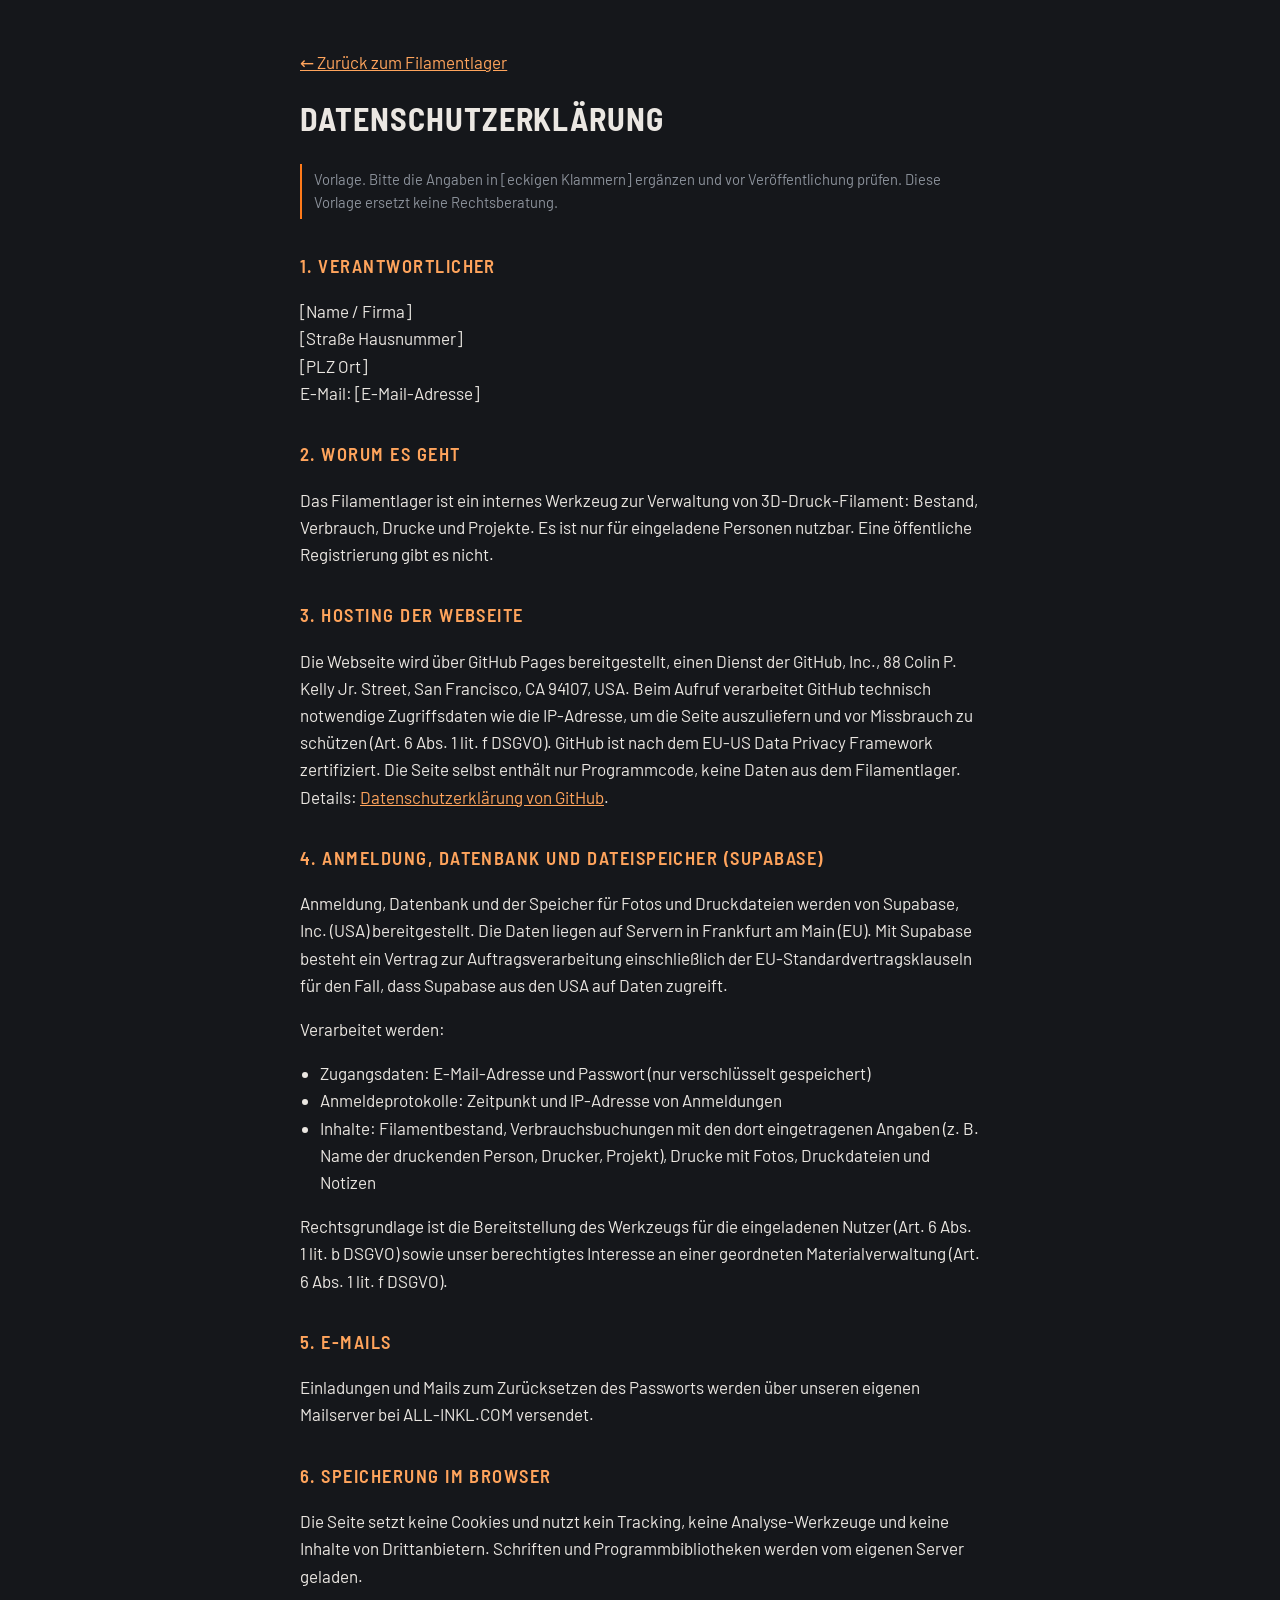
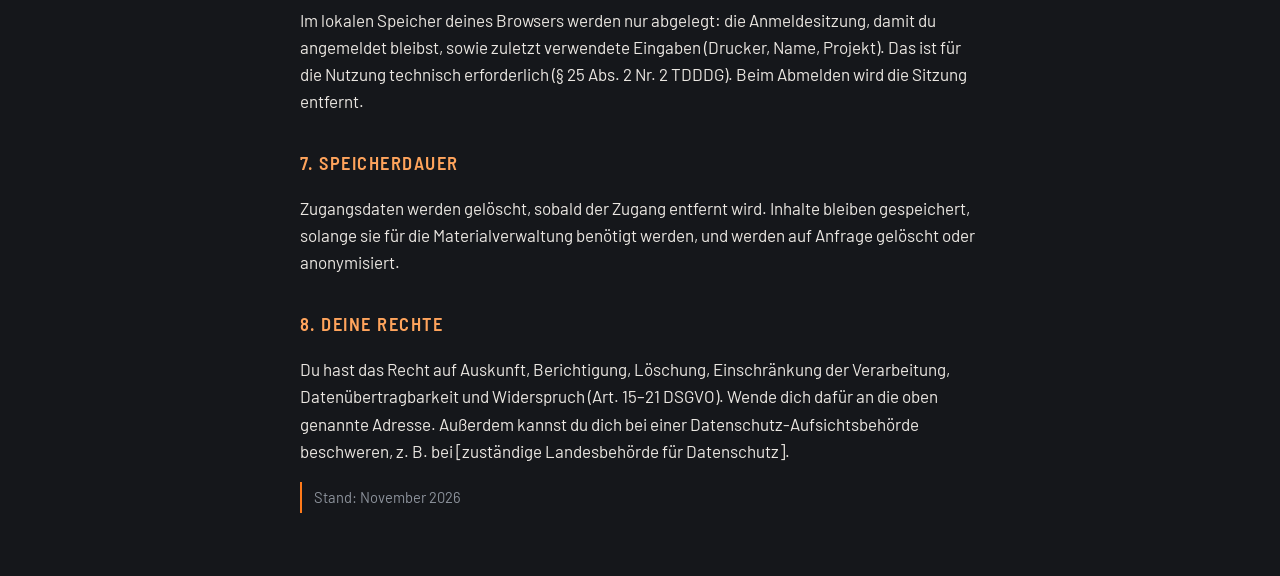
==== docs/datenschutz.html @ 9f12c632 "Add files via upload" ====
<!doctype html>
<html lang="de">
<head>
<meta charset="utf-8">
<meta name="viewport" content="width=device-width,initial-scale=1">
<meta name="robots" content="noindex,nofollow">
<meta http-equiv="Content-Security-Policy" content="default-src 'self'; script-src 'self' 'unsafe-inline'; style-src 'self' 'unsafe-inline'; img-src 'self' data: blob:; font-src 'self'; connect-src 'self' https://bmnfjxduafpckcvmqodd.supabase.co wss://bmnfjxduafpckcvmqodd.supabase.co; base-uri 'self'; form-action 'self'; object-src 'none'">
<title>Datenschutz · Filamentlager</title>
<link rel="stylesheet" href="fonts/fonts.css">
<link rel="stylesheet" href="recht.css">
</head>
<body>
<main>
  <p><a href="./">← Zurück zum Filamentlager</a></p>
  <h1>Datenschutzerklärung</h1>
  <p class="note">Vorlage. Bitte die Angaben in [eckigen Klammern] ergänzen und vor Veröffentlichung prüfen. Diese Vorlage ersetzt keine Rechtsberatung.</p>

  <h2>1. Verantwortlicher</h2>
  <p>[Name / Firma]<br>[Straße Hausnummer]<br>[PLZ Ort]<br>E-Mail: [E-Mail-Adresse]</p>

  <h2>2. Worum es geht</h2>
  <p>Das Filamentlager ist ein internes Werkzeug zur Verwaltung von 3D-Druck-Filament: Bestand, Verbrauch, Drucke und Projekte. Es ist nur für eingeladene Personen nutzbar. Eine öffentliche Registrierung gibt es nicht.</p>

  <h2>3. Hosting der Webseite</h2>
  <p>Die Webseite wird über GitHub Pages bereitgestellt, einen Dienst der GitHub, Inc., 88 Colin P. Kelly Jr. Street, San Francisco, CA 94107, USA. Beim Aufruf verarbeitet GitHub technisch notwendige Zugriffsdaten wie die IP-Adresse, um die Seite auszuliefern und vor Missbrauch zu schützen (Art. 6 Abs. 1 lit. f DSGVO). GitHub ist nach dem EU-US Data Privacy Framework zertifiziert. Die Seite selbst enthält nur Programmcode, keine Daten aus dem Filamentlager. Details: <a href="https://docs.github.com/de/site-policy/privacy-policies/github-general-privacy-statement">Datenschutzerklärung von GitHub</a>.</p>

  <h2>4. Anmeldung, Datenbank und Dateispeicher (Supabase)</h2>
  <p>Anmeldung, Datenbank und der Speicher für Fotos und Druckdateien werden von Supabase, Inc. (USA) bereitgestellt. Die Daten liegen auf Servern in Frankfurt am Main (EU). Mit Supabase besteht ein Vertrag zur Auftragsverarbeitung einschließlich der EU-Standardvertragsklauseln für den Fall, dass Supabase aus den USA auf Daten zugreift.</p>
  <p>Verarbeitet werden:</p>
  <ul>
    <li>Zugangsdaten: E-Mail-Adresse und Passwort (nur verschlüsselt gespeichert)</li>
    <li>Anmeldeprotokolle: Zeitpunkt und IP-Adresse von Anmeldungen</li>
    <li>Inhalte: Filamentbestand, Verbrauchsbuchungen mit den dort eingetragenen Angaben (z. B. Name der druckenden Person, Drucker, Projekt), Drucke mit Fotos, Druckdateien und Notizen</li>
  </ul>
  <p>Rechtsgrundlage ist die Bereitstellung des Werkzeugs für die eingeladenen Nutzer (Art. 6 Abs. 1 lit. b DSGVO) sowie unser berechtigtes Interesse an einer geordneten Materialverwaltung (Art. 6 Abs. 1 lit. f DSGVO).</p>

  <h2>5. E-Mails</h2>
  <p>Einladungen und Mails zum Zurücksetzen des Passworts werden über unseren eigenen Mailserver bei ALL-INKL.COM versendet.</p>

  <h2>6. Speicherung im Browser</h2>
  <p>Die Seite setzt keine Cookies und nutzt kein Tracking, keine Analyse-Werkzeuge und keine Inhalte von Drittanbietern. Schriften und Programmbibliotheken werden vom eigenen Server geladen.</p>
  <p>Im lokalen Speicher deines Browsers werden nur abgelegt: die Anmeldesitzung, damit du angemeldet bleibst, sowie zuletzt verwendete Eingaben (Drucker, Name, Projekt). Das ist für die Nutzung technisch erforderlich (§ 25 Abs. 2 Nr. 2 TDDDG). Beim Abmelden wird die Sitzung entfernt.</p>

  <h2>7. Speicherdauer</h2>
  <p>Zugangsdaten werden gelöscht, sobald der Zugang entfernt wird. Inhalte bleiben gespeichert, solange sie für die Materialverwaltung benötigt werden, und werden auf Anfrage gelöscht oder anonymisiert.</p>

  <h2>8. Deine Rechte</h2>
  <p>Du hast das Recht auf Auskunft, Berichtigung, Löschung, Einschränkung der Verarbeitung, Datenübertragbarkeit und Widerspruch (Art. 15–21 DSGVO). Wende dich dafür an die oben genannte Adresse. Außerdem kannst du dich bei einer Datenschutz-Aufsichtsbehörde beschweren, z. B. bei [zuständige Landesbehörde für Datenschutz].</p>

  <p class="note">Stand: November 2026</p>
</main>
</body>
</html>
---- docs/fonts/fonts.css ----
/* Schriften lokal eingebunden, kein Abruf bei Google (DSGVO). Lizenz: SIL Open Font License 1.1 */
@font-face{font-family:"Barlow";font-weight:400;font-display:swap;src:url(barlow-latin-400-normal.woff2) format("woff2")}
@font-face{font-family:"Barlow";font-weight:500;font-display:swap;src:url(barlow-latin-500-normal.woff2) format("woff2")}
@font-face{font-family:"Barlow";font-weight:600;font-display:swap;src:url(barlow-latin-600-normal.woff2) format("woff2")}
@font-face{font-family:"Barlow";font-weight:700;font-display:swap;src:url(barlow-latin-700-normal.woff2) format("woff2")}
@font-face{font-family:"Barlow Semi Condensed";font-weight:500;font-display:swap;src:url(barlow-semi-condensed-latin-500-normal.woff2) format("woff2")}
@font-face{font-family:"Barlow Semi Condensed";font-weight:600;font-display:swap;src:url(barlow-semi-condensed-latin-600-normal.woff2) format("woff2")}
@font-face{font-family:"Barlow Semi Condensed";font-weight:700;font-display:swap;src:url(barlow-semi-condensed-latin-700-normal.woff2) format("woff2")}
@font-face{font-family:"Roboto Mono";font-weight:400;font-display:swap;src:url(roboto-mono-latin-400-normal.woff2) format("woff2")}
@font-face{font-family:"Roboto Mono";font-weight:500;font-display:swap;src:url(roboto-mono-latin-500-normal.woff2) format("woff2")}
---- docs/recht.css ----
:root{color-scheme:dark;--bg:#15171b;--fg:#ebe7e2;--muted:#8c929b;--line:#323840;--accent:#ff7a1a;--accent-2:#ffa45c}
*{box-sizing:border-box}
body{margin:0;background:var(--bg);color:var(--fg);font-family:"Barlow",system-ui,sans-serif;font-size:17px;line-height:1.6;
  padding:32px max(16px,env(safe-area-inset-right,0px)) 48px max(16px,env(safe-area-inset-left,0px))}
main{max-width:68ch;margin:0 auto}
h1{font-family:"Barlow Semi Condensed",sans-serif;font-weight:700;font-size:2rem;text-transform:uppercase;letter-spacing:.03em;margin:.4em 0 .6em}
h2{font-family:"Barlow Semi Condensed",sans-serif;font-weight:600;font-size:1.15rem;text-transform:uppercase;letter-spacing:.08em;margin:1.8em 0 .4em;color:var(--accent-2)}
a{color:var(--accent-2)} a:hover{color:var(--accent)}
.note{border-left:2px solid var(--accent);padding:4px 0 4px 12px;color:var(--muted);font-size:.92rem}
ul{padding-left:1.2em}
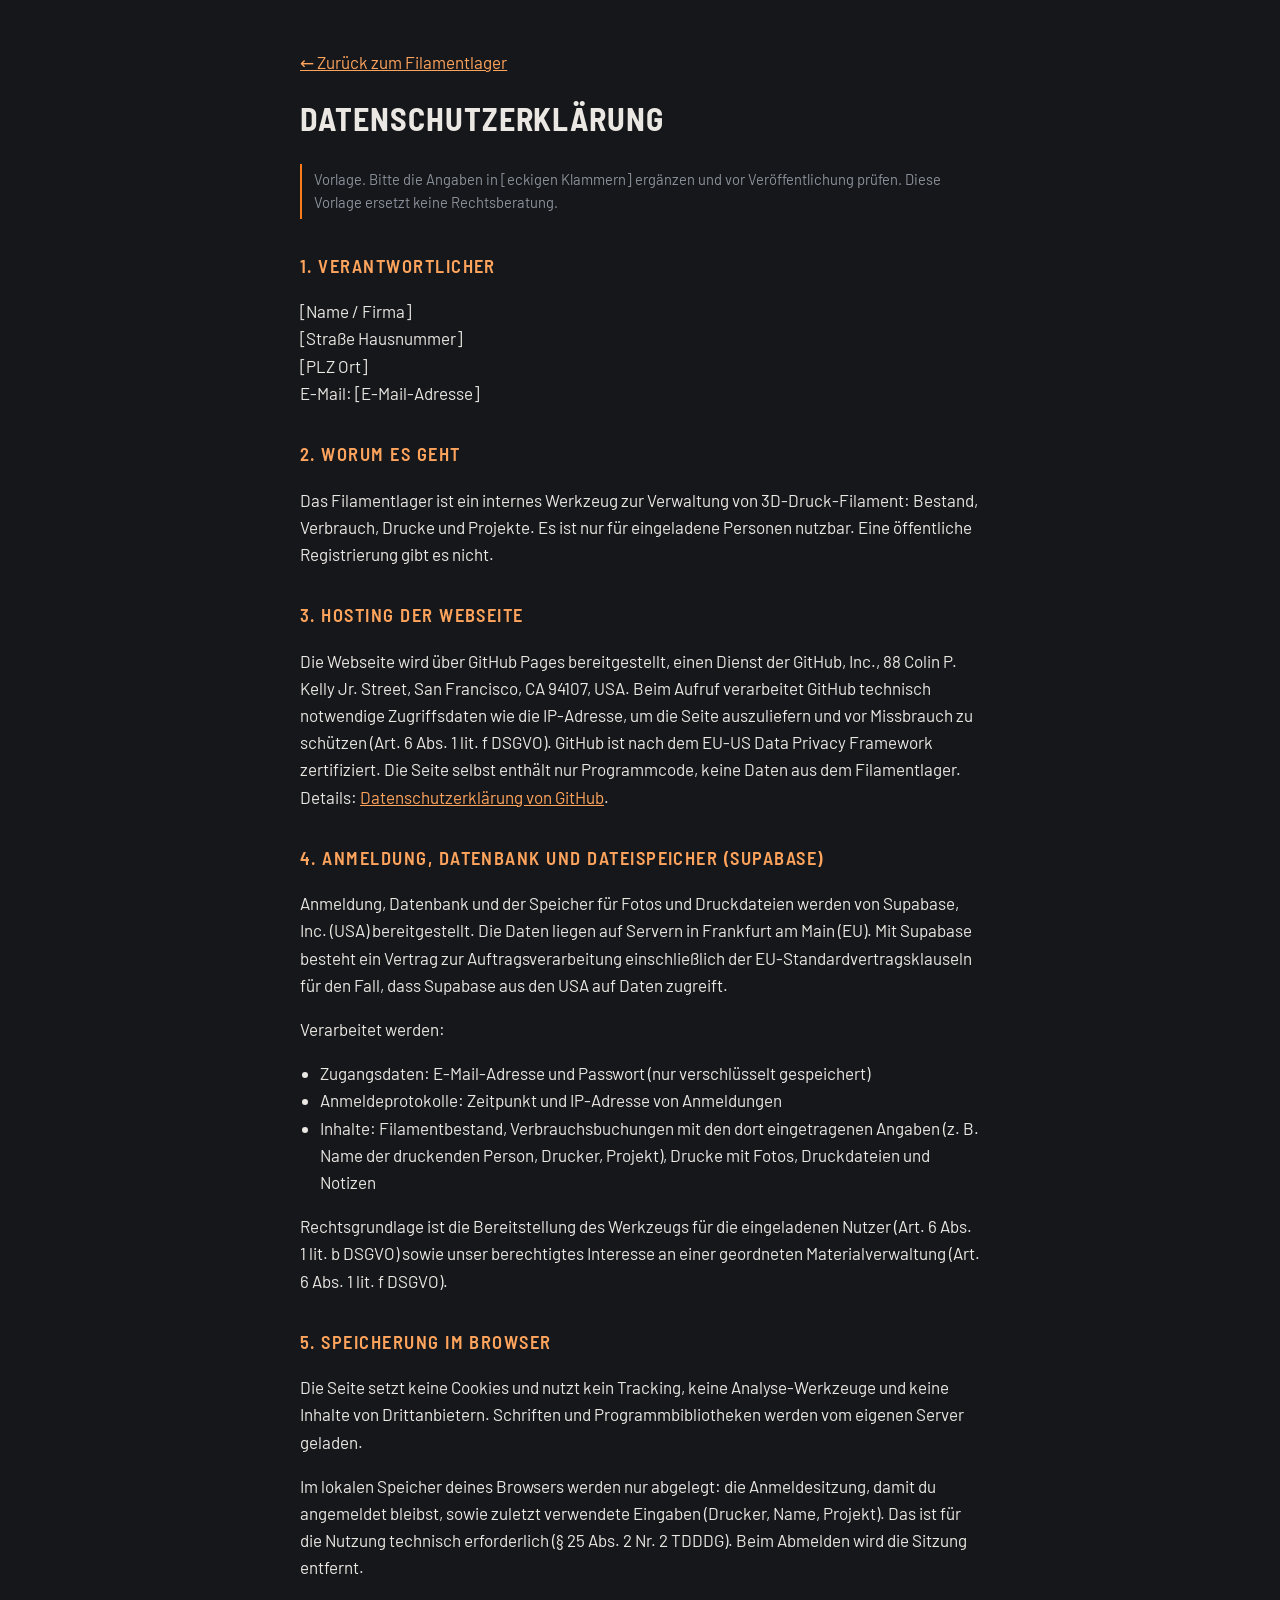
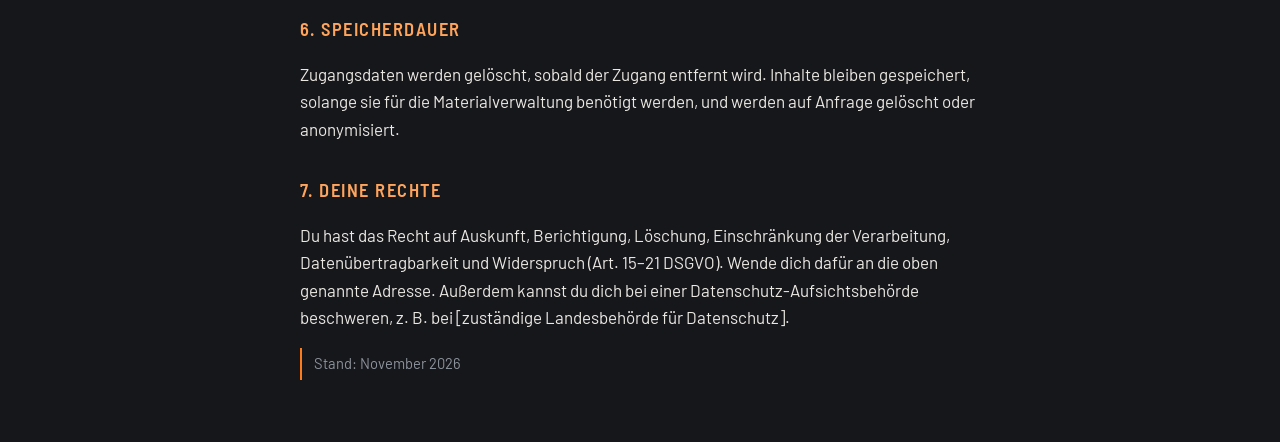
==== commit 93f5421e: "Add files via upload" ====
--- a/docs/datenschutz.html
+++ b/docs/datenschutz.html
@@ -34,17 +34,14 @@
   </ul>
   <p>Rechtsgrundlage ist die Bereitstellung des Werkzeugs für die eingeladenen Nutzer (Art. 6 Abs. 1 lit. b DSGVO) sowie unser berechtigtes Interesse an einer geordneten Materialverwaltung (Art. 6 Abs. 1 lit. f DSGVO).</p>
 
-  <h2>5. E-Mails</h2>
-  <p>Einladungen und Mails zum Zurücksetzen des Passworts werden über unseren eigenen Mailserver bei ALL-INKL.COM versendet.</p>
-
-  <h2>6. Speicherung im Browser</h2>
+  <h2>5. Speicherung im Browser</h2>
   <p>Die Seite setzt keine Cookies und nutzt kein Tracking, keine Analyse-Werkzeuge und keine Inhalte von Drittanbietern. Schriften und Programmbibliotheken werden vom eigenen Server geladen.</p>
   <p>Im lokalen Speicher deines Browsers werden nur abgelegt: die Anmeldesitzung, damit du angemeldet bleibst, sowie zuletzt verwendete Eingaben (Drucker, Name, Projekt). Das ist für die Nutzung technisch erforderlich (§ 25 Abs. 2 Nr. 2 TDDDG). Beim Abmelden wird die Sitzung entfernt.</p>
 
-  <h2>7. Speicherdauer</h2>
+  <h2>6. Speicherdauer</h2>
   <p>Zugangsdaten werden gelöscht, sobald der Zugang entfernt wird. Inhalte bleiben gespeichert, solange sie für die Materialverwaltung benötigt werden, und werden auf Anfrage gelöscht oder anonymisiert.</p>
 
-  <h2>8. Deine Rechte</h2>
+  <h2>7. Deine Rechte</h2>
   <p>Du hast das Recht auf Auskunft, Berichtigung, Löschung, Einschränkung der Verarbeitung, Datenübertragbarkeit und Widerspruch (Art. 15–21 DSGVO). Wende dich dafür an die oben genannte Adresse. Außerdem kannst du dich bei einer Datenschutz-Aufsichtsbehörde beschweren, z. B. bei [zuständige Landesbehörde für Datenschutz].</p>
 
   <p class="note">Stand: November 2026</p>
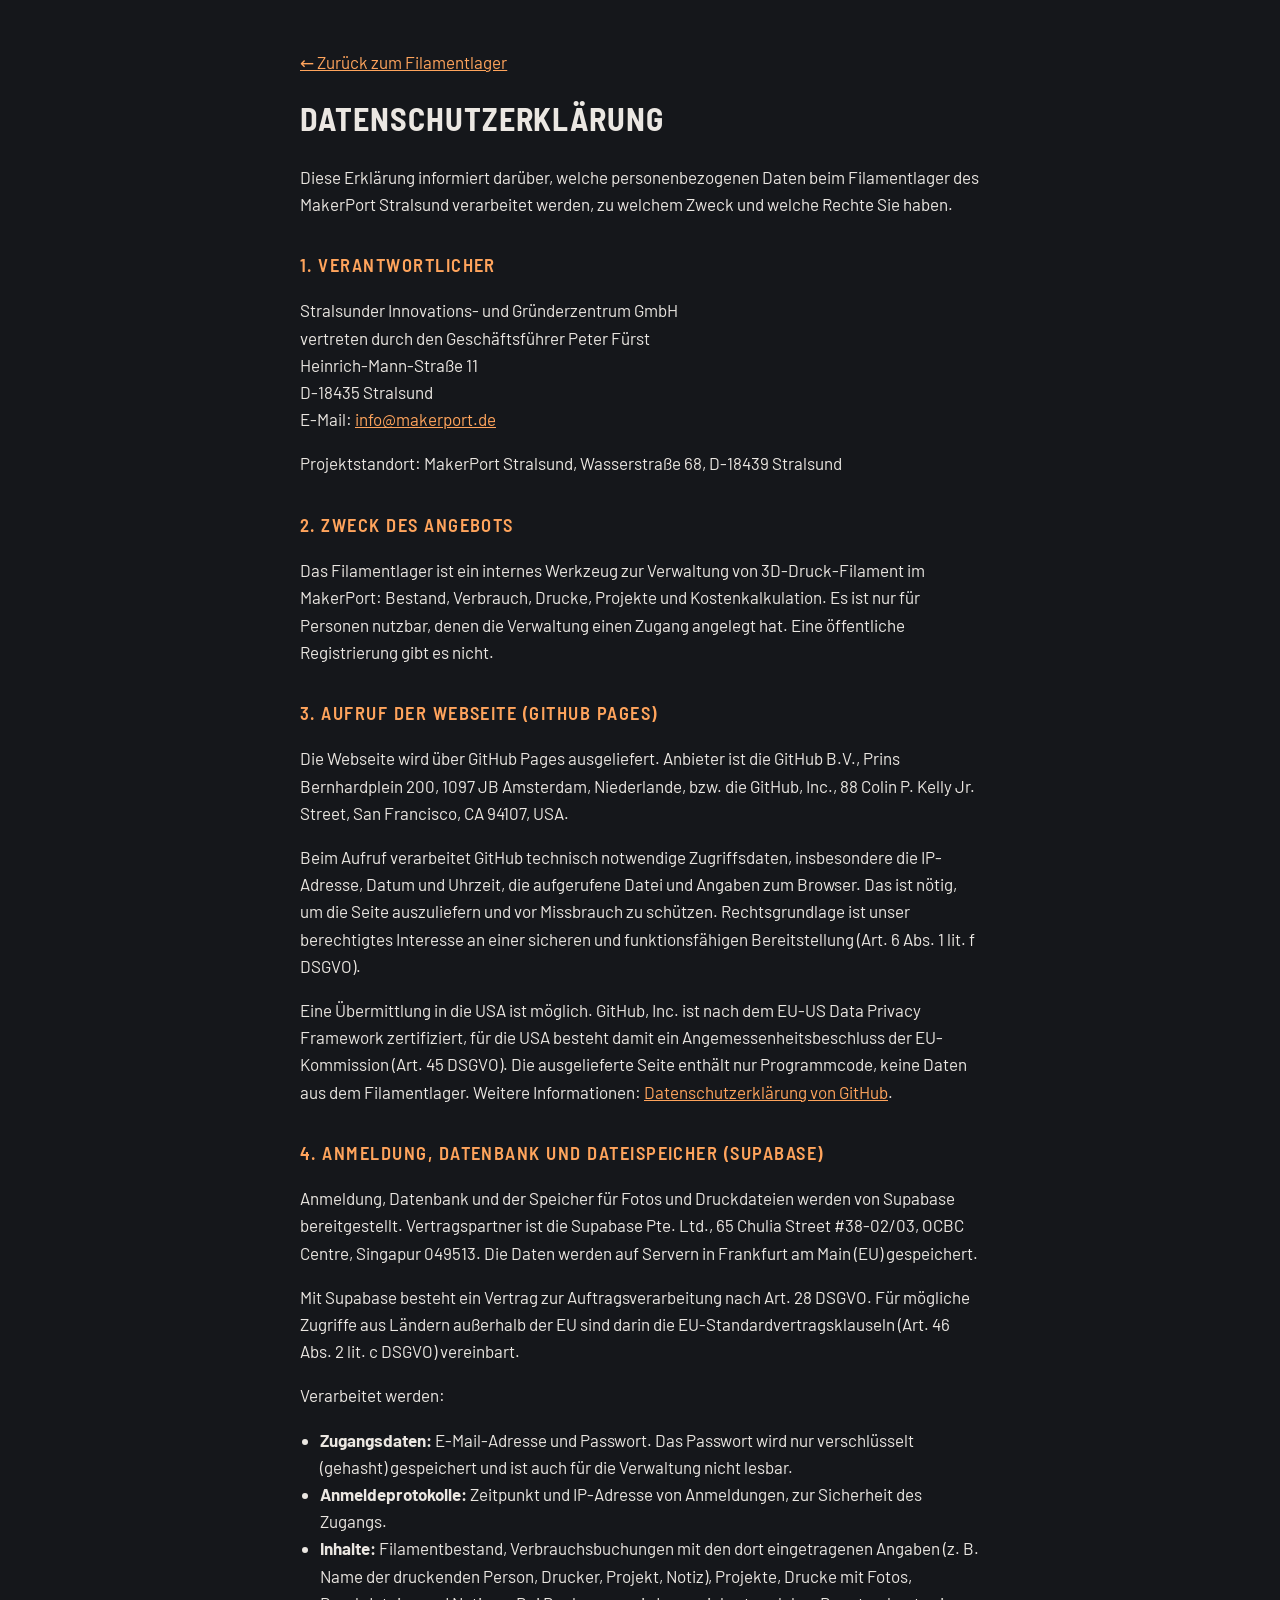
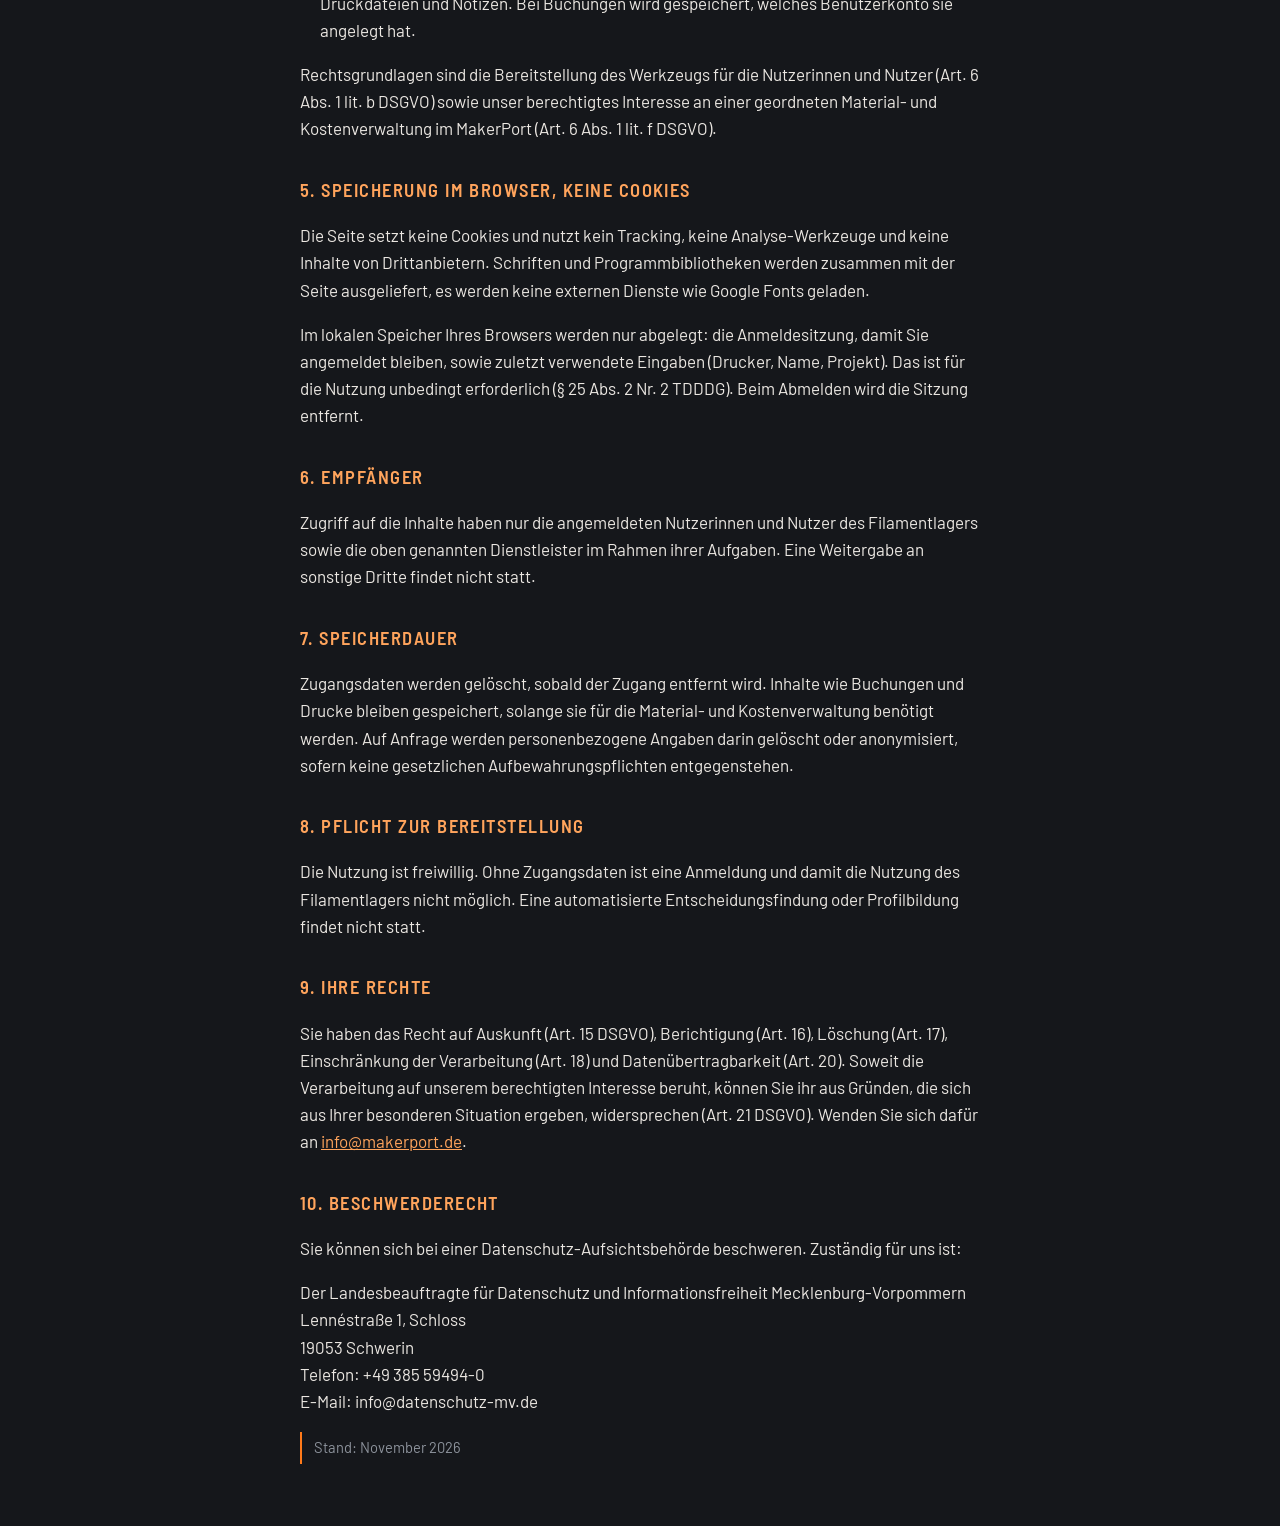
==== commit f8f828dd: "Add files via upload" ====
--- a/docs/datenschutz.html
+++ b/docs/datenschutz.html
@@ -13,36 +13,58 @@
 <main>
   <p><a href="./">← Zurück zum Filamentlager</a></p>
   <h1>Datenschutzerklärung</h1>
-  <p class="note">Vorlage. Bitte die Angaben in [eckigen Klammern] ergänzen und vor Veröffentlichung prüfen. Diese Vorlage ersetzt keine Rechtsberatung.</p>
+  <p>Diese Erklärung informiert darüber, welche personenbezogenen Daten beim Filamentlager des MakerPort Stralsund verarbeitet werden, zu welchem Zweck und welche Rechte Sie haben.</p>
 
   <h2>1. Verantwortlicher</h2>
-  <p>[Name / Firma]<br>[Straße Hausnummer]<br>[PLZ Ort]<br>E-Mail: [E-Mail-Adresse]</p>
+  <p>Stralsunder Innovations- und Gründerzentrum GmbH<br>
+  vertreten durch den Geschäftsführer Peter Fürst<br>
+  Heinrich-Mann-Straße 11<br>
+  D-18435 Stralsund<br>
+  E-Mail: <a href="mailto:info@makerport.de">info@makerport.de</a></p>
+  <p>Projektstandort: MakerPort Stralsund, Wasserstraße 68, D-18439 Stralsund</p>
 
-  <h2>2. Worum es geht</h2>
-  <p>Das Filamentlager ist ein internes Werkzeug zur Verwaltung von 3D-Druck-Filament: Bestand, Verbrauch, Drucke und Projekte. Es ist nur für eingeladene Personen nutzbar. Eine öffentliche Registrierung gibt es nicht.</p>
+  <h2>2. Zweck des Angebots</h2>
+  <p>Das Filamentlager ist ein internes Werkzeug zur Verwaltung von 3D-Druck-Filament im MakerPort: Bestand, Verbrauch, Drucke, Projekte und Kostenkalkulation. Es ist nur für Personen nutzbar, denen die Verwaltung einen Zugang angelegt hat. Eine öffentliche Registrierung gibt es nicht.</p>
 
-  <h2>3. Hosting der Webseite</h2>
-  <p>Die Webseite wird über GitHub Pages bereitgestellt, einen Dienst der GitHub, Inc., 88 Colin P. Kelly Jr. Street, San Francisco, CA 94107, USA. Beim Aufruf verarbeitet GitHub technisch notwendige Zugriffsdaten wie die IP-Adresse, um die Seite auszuliefern und vor Missbrauch zu schützen (Art. 6 Abs. 1 lit. f DSGVO). GitHub ist nach dem EU-US Data Privacy Framework zertifiziert. Die Seite selbst enthält nur Programmcode, keine Daten aus dem Filamentlager. Details: <a href="https://docs.github.com/de/site-policy/privacy-policies/github-general-privacy-statement">Datenschutzerklärung von GitHub</a>.</p>
+  <h2>3. Aufruf der Webseite (GitHub Pages)</h2>
+  <p>Die Webseite wird über GitHub Pages ausgeliefert. Anbieter ist die GitHub B.V., Prins Bernhardplein 200, 1097 JB Amsterdam, Niederlande, bzw. die GitHub, Inc., 88 Colin P. Kelly Jr. Street, San Francisco, CA 94107, USA.</p>
+  <p>Beim Aufruf verarbeitet GitHub technisch notwendige Zugriffsdaten, insbesondere die IP-Adresse, Datum und Uhrzeit, die aufgerufene Datei und Angaben zum Browser. Das ist nötig, um die Seite auszuliefern und vor Missbrauch zu schützen. Rechtsgrundlage ist unser berechtigtes Interesse an einer sicheren und funktionsfähigen Bereitstellung (Art. 6 Abs. 1 lit. f DSGVO).</p>
+  <p>Eine Übermittlung in die USA ist möglich. GitHub, Inc. ist nach dem EU-US Data Privacy Framework zertifiziert, für die USA besteht damit ein Angemessenheitsbeschluss der EU-Kommission (Art. 45 DSGVO). Die ausgelieferte Seite enthält nur Programmcode, keine Daten aus dem Filamentlager. Weitere Informationen: <a href="https://docs.github.com/de/site-policy/privacy-policies/github-general-privacy-statement" rel="noopener">Datenschutzerklärung von GitHub</a>.</p>
 
   <h2>4. Anmeldung, Datenbank und Dateispeicher (Supabase)</h2>
-  <p>Anmeldung, Datenbank und der Speicher für Fotos und Druckdateien werden von Supabase, Inc. (USA) bereitgestellt. Die Daten liegen auf Servern in Frankfurt am Main (EU). Mit Supabase besteht ein Vertrag zur Auftragsverarbeitung einschließlich der EU-Standardvertragsklauseln für den Fall, dass Supabase aus den USA auf Daten zugreift.</p>
+  <p>Anmeldung, Datenbank und der Speicher für Fotos und Druckdateien werden von Supabase bereitgestellt. Vertragspartner ist die Supabase Pte. Ltd., 65 Chulia Street #38-02/03, OCBC Centre, Singapur 049513. Die Daten werden auf Servern in Frankfurt am Main (EU) gespeichert.</p>
+  <p>Mit Supabase besteht ein Vertrag zur Auftragsverarbeitung nach Art. 28 DSGVO. Für mögliche Zugriffe aus Ländern außerhalb der EU sind darin die EU-Standardvertragsklauseln (Art. 46 Abs. 2 lit. c DSGVO) vereinbart.</p>
   <p>Verarbeitet werden:</p>
   <ul>
-    <li>Zugangsdaten: E-Mail-Adresse und Passwort (nur verschlüsselt gespeichert)</li>
-    <li>Anmeldeprotokolle: Zeitpunkt und IP-Adresse von Anmeldungen</li>
-    <li>Inhalte: Filamentbestand, Verbrauchsbuchungen mit den dort eingetragenen Angaben (z. B. Name der druckenden Person, Drucker, Projekt), Drucke mit Fotos, Druckdateien und Notizen</li>
+    <li><b>Zugangsdaten:</b> E-Mail-Adresse und Passwort. Das Passwort wird nur verschlüsselt (gehasht) gespeichert und ist auch für die Verwaltung nicht lesbar.</li>
+    <li><b>Anmeldeprotokolle:</b> Zeitpunkt und IP-Adresse von Anmeldungen, zur Sicherheit des Zugangs.</li>
+    <li><b>Inhalte:</b> Filamentbestand, Verbrauchsbuchungen mit den dort eingetragenen Angaben (z. B. Name der druckenden Person, Drucker, Projekt, Notiz), Projekte, Drucke mit Fotos, Druckdateien und Notizen. Bei Buchungen wird gespeichert, welches Benutzerkonto sie angelegt hat.</li>
   </ul>
-  <p>Rechtsgrundlage ist die Bereitstellung des Werkzeugs für die eingeladenen Nutzer (Art. 6 Abs. 1 lit. b DSGVO) sowie unser berechtigtes Interesse an einer geordneten Materialverwaltung (Art. 6 Abs. 1 lit. f DSGVO).</p>
+  <p>Rechtsgrundlagen sind die Bereitstellung des Werkzeugs für die Nutzerinnen und Nutzer (Art. 6 Abs. 1 lit. b DSGVO) sowie unser berechtigtes Interesse an einer geordneten Material- und Kostenverwaltung im MakerPort (Art. 6 Abs. 1 lit. f DSGVO).</p>
 
-  <h2>5. Speicherung im Browser</h2>
-  <p>Die Seite setzt keine Cookies und nutzt kein Tracking, keine Analyse-Werkzeuge und keine Inhalte von Drittanbietern. Schriften und Programmbibliotheken werden vom eigenen Server geladen.</p>
-  <p>Im lokalen Speicher deines Browsers werden nur abgelegt: die Anmeldesitzung, damit du angemeldet bleibst, sowie zuletzt verwendete Eingaben (Drucker, Name, Projekt). Das ist für die Nutzung technisch erforderlich (§ 25 Abs. 2 Nr. 2 TDDDG). Beim Abmelden wird die Sitzung entfernt.</p>
+  <h2>5. Speicherung im Browser, keine Cookies</h2>
+  <p>Die Seite setzt keine Cookies und nutzt kein Tracking, keine Analyse-Werkzeuge und keine Inhalte von Drittanbietern. Schriften und Programmbibliotheken werden zusammen mit der Seite ausgeliefert, es werden keine externen Dienste wie Google Fonts geladen.</p>
+  <p>Im lokalen Speicher Ihres Browsers werden nur abgelegt: die Anmeldesitzung, damit Sie angemeldet bleiben, sowie zuletzt verwendete Eingaben (Drucker, Name, Projekt). Das ist für die Nutzung unbedingt erforderlich (§ 25 Abs. 2 Nr. 2 TDDDG). Beim Abmelden wird die Sitzung entfernt.</p>
 
-  <h2>6. Speicherdauer</h2>
-  <p>Zugangsdaten werden gelöscht, sobald der Zugang entfernt wird. Inhalte bleiben gespeichert, solange sie für die Materialverwaltung benötigt werden, und werden auf Anfrage gelöscht oder anonymisiert.</p>
+  <h2>6. Empfänger</h2>
+  <p>Zugriff auf die Inhalte haben nur die angemeldeten Nutzerinnen und Nutzer des Filamentlagers sowie die oben genannten Dienstleister im Rahmen ihrer Aufgaben. Eine Weitergabe an sonstige Dritte findet nicht statt.</p>
 
-  <h2>7. Deine Rechte</h2>
-  <p>Du hast das Recht auf Auskunft, Berichtigung, Löschung, Einschränkung der Verarbeitung, Datenübertragbarkeit und Widerspruch (Art. 15–21 DSGVO). Wende dich dafür an die oben genannte Adresse. Außerdem kannst du dich bei einer Datenschutz-Aufsichtsbehörde beschweren, z. B. bei [zuständige Landesbehörde für Datenschutz].</p>
+  <h2>7. Speicherdauer</h2>
+  <p>Zugangsdaten werden gelöscht, sobald der Zugang entfernt wird. Inhalte wie Buchungen und Drucke bleiben gespeichert, solange sie für die Material- und Kostenverwaltung benötigt werden. Auf Anfrage werden personenbezogene Angaben darin gelöscht oder anonymisiert, sofern keine gesetzlichen Aufbewahrungspflichten entgegenstehen.</p>
+
+  <h2>8. Pflicht zur Bereitstellung</h2>
+  <p>Die Nutzung ist freiwillig. Ohne Zugangsdaten ist eine Anmeldung und damit die Nutzung des Filamentlagers nicht möglich. Eine automatisierte Entscheidungsfindung oder Profilbildung findet nicht statt.</p>
+
+  <h2>9. Ihre Rechte</h2>
+  <p>Sie haben das Recht auf Auskunft (Art. 15 DSGVO), Berichtigung (Art. 16), Löschung (Art. 17), Einschränkung der Verarbeitung (Art. 18) und Datenübertragbarkeit (Art. 20). Soweit die Verarbeitung auf unserem berechtigten Interesse beruht, können Sie ihr aus Gründen, die sich aus Ihrer besonderen Situation ergeben, widersprechen (Art. 21 DSGVO). Wenden Sie sich dafür an <a href="mailto:info@makerport.de">info@makerport.de</a>.</p>
+
+  <h2>10. Beschwerderecht</h2>
+  <p>Sie können sich bei einer Datenschutz-Aufsichtsbehörde beschweren. Zuständig für uns ist:</p>
+  <p>Der Landesbeauftragte für Datenschutz und Informationsfreiheit Mecklenburg-Vorpommern<br>
+  Lennéstraße 1, Schloss<br>
+  19053 Schwerin<br>
+  Telefon: +49 385 59494-0<br>
+  E-Mail: info@datenschutz-mv.de</p>
 
   <p class="note">Stand: November 2026</p>
 </main>
